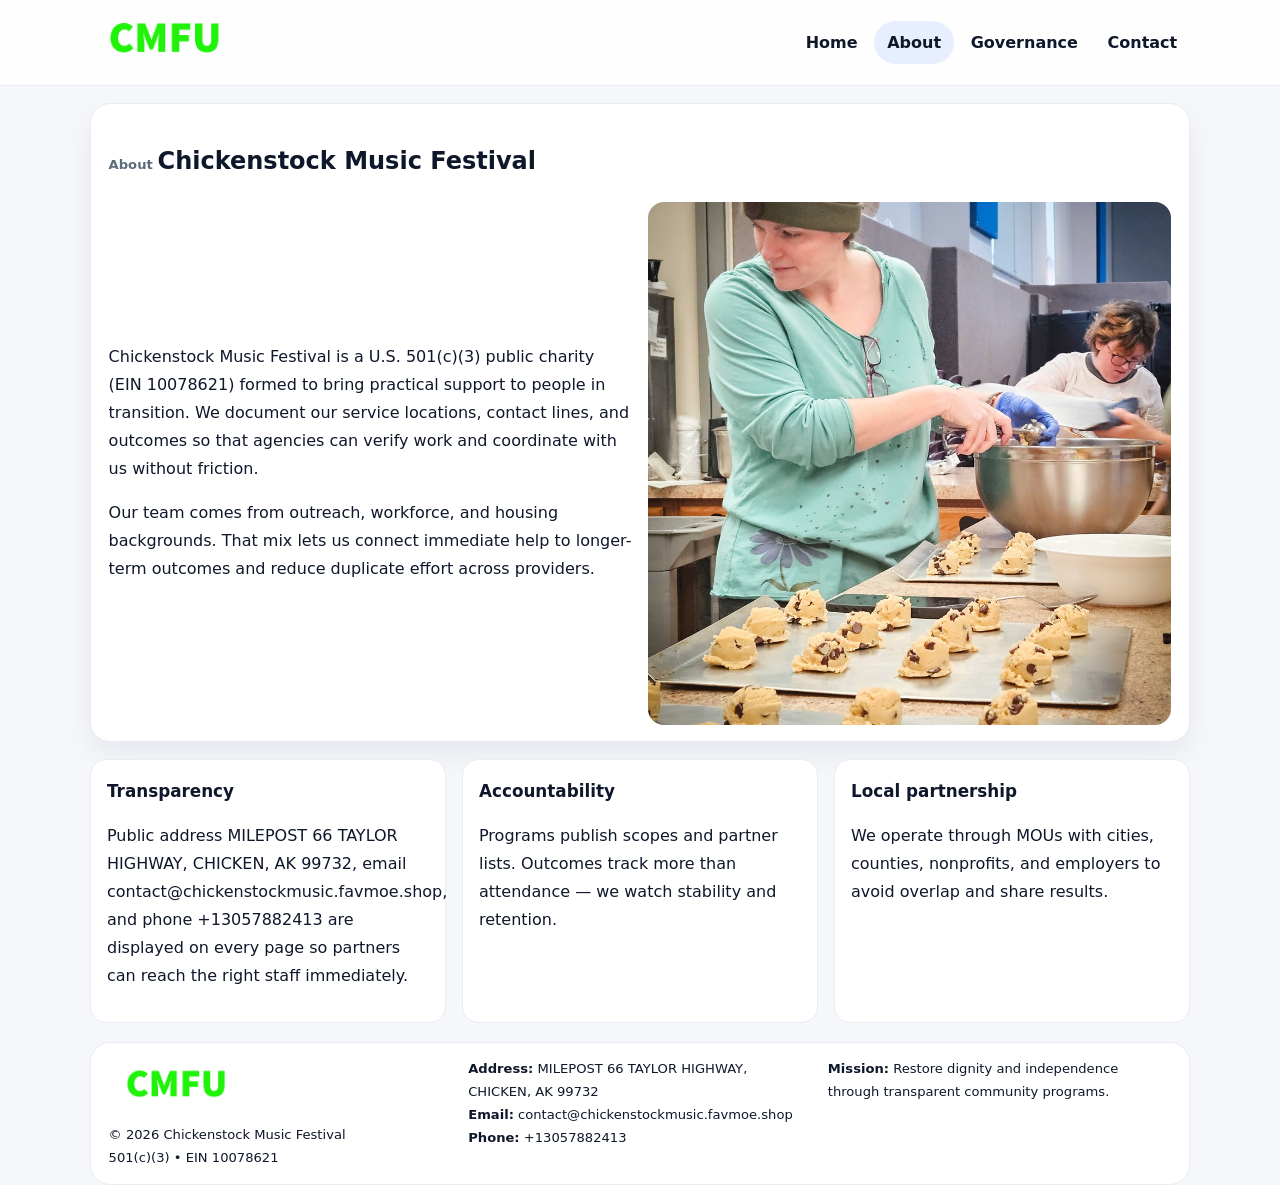
==== about.html @ 0cd93624 "Initial commit" ====
<!doctype html><html lang="en"><head>
<meta charset="utf-8">
<meta name="viewport" content="width=device-width,initial-scale=1">
<title>Chickenstock Music Festival – Nonprofit • 2025</title>
<link rel="stylesheet" href="assets/styles.css">
<link rel="icon" href="images/logo.png">
  <meta name="description" content="Dedicated to arts education and cultural programs, Chickenstock Music Festival collaborates with neighbors and partners to deliver practical help and long-term impact.">
</head><body>
<div style="position:absolute;left:-9999px;top:-9999px;opacity:0" data-uniq="{{UNIQUE_BLOB}}">
  <span>Dedicated to arts education and cultural programs, Chickenstock Music Festival collaborates with neighbors and partners to deliver practical help and long-term impact.</span><svg width="12" height="12" viewBox="0 0 12 12" xmlns="http://www.w3.org/2000/svg"><circle cx="6" cy="6" r="5" fill="#0f766e"/></svg><img src="images/land.jpg" width="1" height="1" alt="" loading="lazy"/>
</div>

<header class="header">
  <div class="cbe9efa06d4">
    <a href="index.html"><img src="images/logo.png" alt=""></a>
    <div class="links">
      <a href="index.html">Home</a>
      <a class="active" href="about.html">About</a>
      <a href="governance.html">Governance</a>
      <a href="contact.html">Contact</a>
    </div>
  </div>
</header>

<section class="section panel">
  <h1><span class="small" style="font-weight:600;color:var(--muted);margin-right:.3rem">About</span><span style="font-weight:800">Chickenstock Music Festival</span></h1>
  <div class="z">
    <div>
      <p>Chickenstock Music Festival is a U.S. 501(c)(3) public charity (EIN 10078621) formed to bring practical support to people in transition. We document our service locations, contact lines, and outcomes so that agencies can verify work and coordinate with us without friction.</p>
      <p>Our team comes from outreach, workforce, and housing backgrounds. That mix lets us connect immediate help to longer-term outcomes and reduce duplicate effort across providers.</p>
    </div>
    <img class="img" src="images/about.jpg" alt="">
  </div>
</section>

<section class="section cards">
  <article class="c88b93584da"><h3>Transparency</h3><p>Public address MILEPOST 66 TAYLOR HIGHWAY, CHICKEN, AK 99732, email contact@chickenstockmusic.favmoe.shop, and phone +13057882413 are displayed on every page so partners can reach the right staff immediately.</p></article>
  <article class="c88b93584da"><h3>Accountability</h3><p>Programs publish scopes and partner lists. Outcomes track more than attendance — we watch stability and retention.</p></article>
  <article class="c88b93584da"><h3>Local partnership</h3><p>We operate through MOUs with cities, counties, nonprofits, and employers to avoid overlap and share results.</p></article>
</section>

<footer>
  <div class="footer">
    <div><img src="images/logo.png" style="width:135px;margin-bottom:.35rem" alt=""><div class="small">© <span id="y"></span> Chickenstock Music Festival</div><div class="small">501(c)(3) • EIN 10078621</div></div>
    <div><div class="small"><strong>Address:</strong> MILEPOST 66 TAYLOR HIGHWAY, CHICKEN, AK 99732</div><div class="small"><strong>Email:</strong> <a href="mailto:contact@chickenstockmusic.favmoe.shop">contact@chickenstockmusic.favmoe.shop</a></div><div class="small"><strong>Phone:</strong> <a href="tel:+13057882413">+13057882413</a></div></div>
    <div><div class="small"><strong>Mission:</strong> Restore dignity and independence through transparent community programs.</div></div>
  </div>
</footer>
<script>document.getElementById('y').textContent=new Date().getFullYear();</script>
</body></html>
---- assets/styles.css ----
:root{
  --ink:#0f172a;          /* chữ chính */
  --muted:#5b6b7b;        /* chữ phụ */
  --line:#e7edf3;         /* viền */
  --paper:#ffffff;
  --soft:#f6f9ff;
  --brand:#2563eb;        /* sẽ bị ghi đè bằng script ở index (theo EIN) */
  --brand-ink:#1e40af;
  --sh:0 14px 28px rgba(15,23,42,.06);
  --r:18px;
}
*{box-sizing:border-box}
html,body{height:100%}
body{
  margin:0;
  font-family:Inter,system-ui,-apple-system,BlinkMacSystemFont,"Segoe UI",Arial,sans-serif;
  color:var(--ink);
  background:#f5f7fb;
  line-height:1.75;
}

/* NAV – mảnh, nổi */
.header{
  position:sticky;top:0;z-index:30;background:rgba(255,255,255,.85);
  backdrop-filter:saturate(180%) blur(10px);border-bottom:1px solid var(--line);
}
.cbe9efa06d4{
  width:min(1100px,94%);margin:0 auto;display:flex;align-items:center;gap:1rem;
  padding:.55rem 0;
}
.cbe9efa06d4 img{width:150px;display:block}
.cbe9efa06d4 .links{margin-left:auto;display:flex;gap:.25rem}
.cbe9efa06d4 .links a{
  color:var(--ink);text-decoration:none;font-weight:600;padding:.45rem .8rem;border-radius:999px;
}
.cbe9efa06d4 .links a:hover,.cbe9efa06d4 .links a.active{background:rgba(37,99,235,.10)}

/* MASTHEAD (hero trung tâm) */
.mast{
  width:min(1100px,94%);margin:1rem auto 0;background:linear-gradient(145deg,var(--soft),#fff 60%);
  border:1px solid var(--line);border-radius:24px;box-shadow:var(--sh);
  display:grid;grid-template-columns:1.15fr .85fr;gap:1.2rem;padding:1.3rem 1.2rem;
}
.mast h1{font-size:clamp(1.9rem,3.2vw,2.7rem);margin:.2rem 0 .4rem}
.mast p{color:var(--muted)}
.c9042dbbe1e{display:inline-block;background:rgba(37,99,235,.12);color:var(--brand-ink);padding:.22rem .6rem;border-radius:999px;font-weight:700;font-size:.7rem}

/* SECTION chung */
.section{width:min(1100px,94%);margin:1.05rem auto 0}
.panel{background:#fff;border:1px solid var(--line);border-radius:20px;box-shadow:var(--sh);padding:1rem 1.1rem}
h2{font-size:1.28rem;margin:.2rem 0 .6rem}
h3{margin:.2rem 0 .35rem;font-size:1.05rem}

/* Z-LAYOUT (media–text xen kẽ) */
.z{
  display:grid;grid-template-columns:1fr 1fr;gap:1rem;align-items:center;
}
.z.rev{grid-template-columns:1fr 1fr}
.img{border-radius:16px;overflow:hidden}
img{max-width:100%;display:block}

/* CARDS */
.cards{display:grid;grid-template-columns:repeat(auto-fit,minmax(240px,1fr));gap:1rem}
.c88b93584da{background:#fff;border:1px solid var(--line);border-radius:16px;padding:.85rem 1rem 1rem}

/* Milestones / stats */
.timeline{list-style:none;margin:.2rem 0 0;padding:0}
.timeline li{position:relative;padding-left:1.2rem;margin:.35rem 0}
.timeline li::before{content:"";position:absolute;left:.2rem;top:.6rem;width:.42rem;height:.42rem;border-radius:999px;background:var(--brand)}
.stats{display:grid;grid-template-columns:repeat(auto-fit,minmax(170px,1fr));gap:.8rem;margin-top:.5rem}
.stat{background:var(--soft);border:1px dashed var(--line);border-radius:14px;padding:.6rem .8rem}
.stat b{font-size:1.2rem}

/* FORM */
button,input,textarea{font:inherit}
.c6f66595aa5{display:grid;gap:12px;max-width:760px}
.row2{display:grid;grid-template-columns:1fr 1fr;gap:12px}
input,textarea{width:100%;padding:.85rem 1rem;border:1px solid var(--line);border-radius:14px;background:#fff}
textarea{resize:vertical}
button.btn{width:auto;justify-self:start;background:var(--brand);color:#fff;border:0;border-radius:14px;padding:.8rem 1.35rem;cursor:pointer}
button.btn:hover{background:var(--brand-ink)}

/* FOOTER đậm hơn, dễ đọc */
footer{width:min(1100px,94%);margin:1.2rem auto 1.1rem;background:#fff;border:1px solid var(--line);border-radius:20px;padding:.9rem 1.1rem}
.footer{display:grid;grid-template-columns:repeat(auto-fit,minmax(220px,1fr));gap:1rem}
.small{color:#0f172a;font-size:.82rem}
.small a{color:#0f172a;text-decoration:none}
.small a:hover{text-decoration:underline}

/* Responsive */
@media(max-width:960px){.mast{grid-template-columns:1fr}.z,.z.rev{grid-template-columns:1fr}}
@media(max-width:640px){.cbe9efa06d4{flex-wrap:wrap;justify-content:center}.row2{grid-template-columns:1fr}}
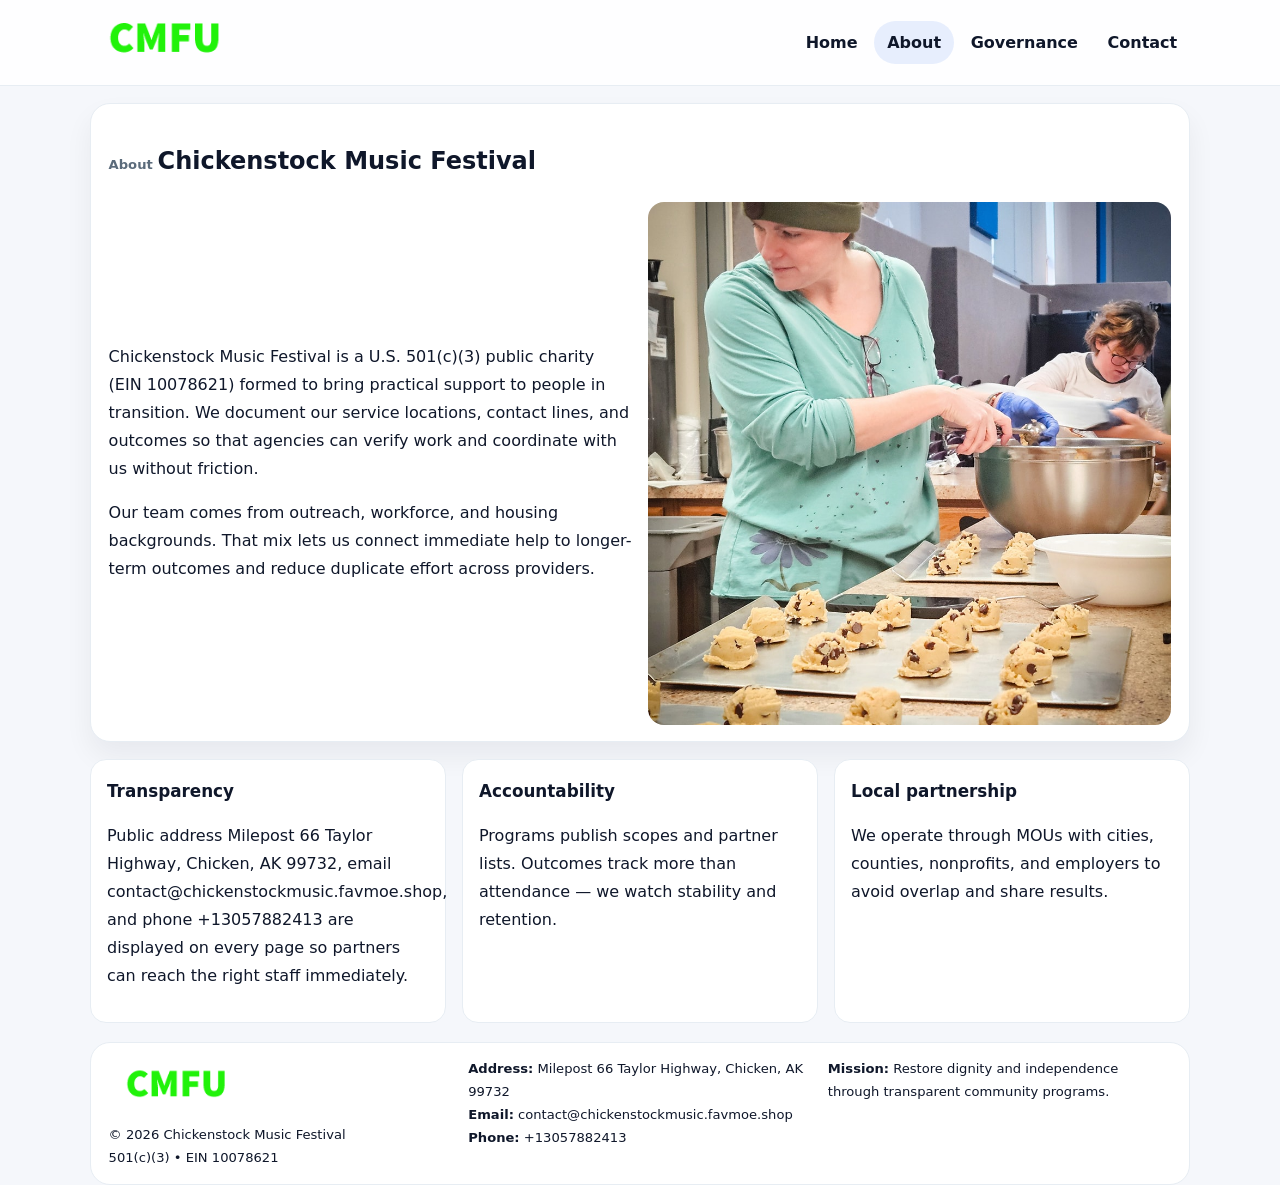
==== commit 468942c7: "Safe replace address only" ====
--- a/about.html
+++ b/about.html
@@ -34,7 +34,7 @@
 </section>
 
 <section class="section cards">
-  <article class="c88b93584da"><h3>Transparency</h3><p>Public address MILEPOST 66 TAYLOR HIGHWAY, CHICKEN, AK 99732, email contact@chickenstockmusic.favmoe.shop, and phone +13057882413 are displayed on every page so partners can reach the right staff immediately.</p></article>
+  <article class="c88b93584da"><h3>Transparency</h3><p>Public address Milepost 66 Taylor Highway, Chicken, AK 99732, email contact@chickenstockmusic.favmoe.shop, and phone +13057882413 are displayed on every page so partners can reach the right staff immediately.</p></article>
   <article class="c88b93584da"><h3>Accountability</h3><p>Programs publish scopes and partner lists. Outcomes track more than attendance — we watch stability and retention.</p></article>
   <article class="c88b93584da"><h3>Local partnership</h3><p>We operate through MOUs with cities, counties, nonprofits, and employers to avoid overlap and share results.</p></article>
 </section>
@@ -42,7 +42,7 @@
 <footer>
   <div class="footer">
     <div><img src="images/logo.png" style="width:135px;margin-bottom:.35rem" alt=""><div class="small">© <span id="y"></span> Chickenstock Music Festival</div><div class="small">501(c)(3) • EIN 10078621</div></div>
-    <div><div class="small"><strong>Address:</strong> MILEPOST 66 TAYLOR HIGHWAY, CHICKEN, AK 99732</div><div class="small"><strong>Email:</strong> <a href="mailto:contact@chickenstockmusic.favmoe.shop">contact@chickenstockmusic.favmoe.shop</a></div><div class="small"><strong>Phone:</strong> <a href="tel:+13057882413">+13057882413</a></div></div>
+    <div><div class="small"><strong>Address:</strong> Milepost 66 Taylor Highway, Chicken, AK 99732</div><div class="small"><strong>Email:</strong> <a href="mailto:contact@chickenstockmusic.favmoe.shop">contact@chickenstockmusic.favmoe.shop</a></div><div class="small"><strong>Phone:</strong> <a href="tel:+13057882413">+13057882413</a></div></div>
     <div><div class="small"><strong>Mission:</strong> Restore dignity and independence through transparent community programs.</div></div>
   </div>
 </footer>
